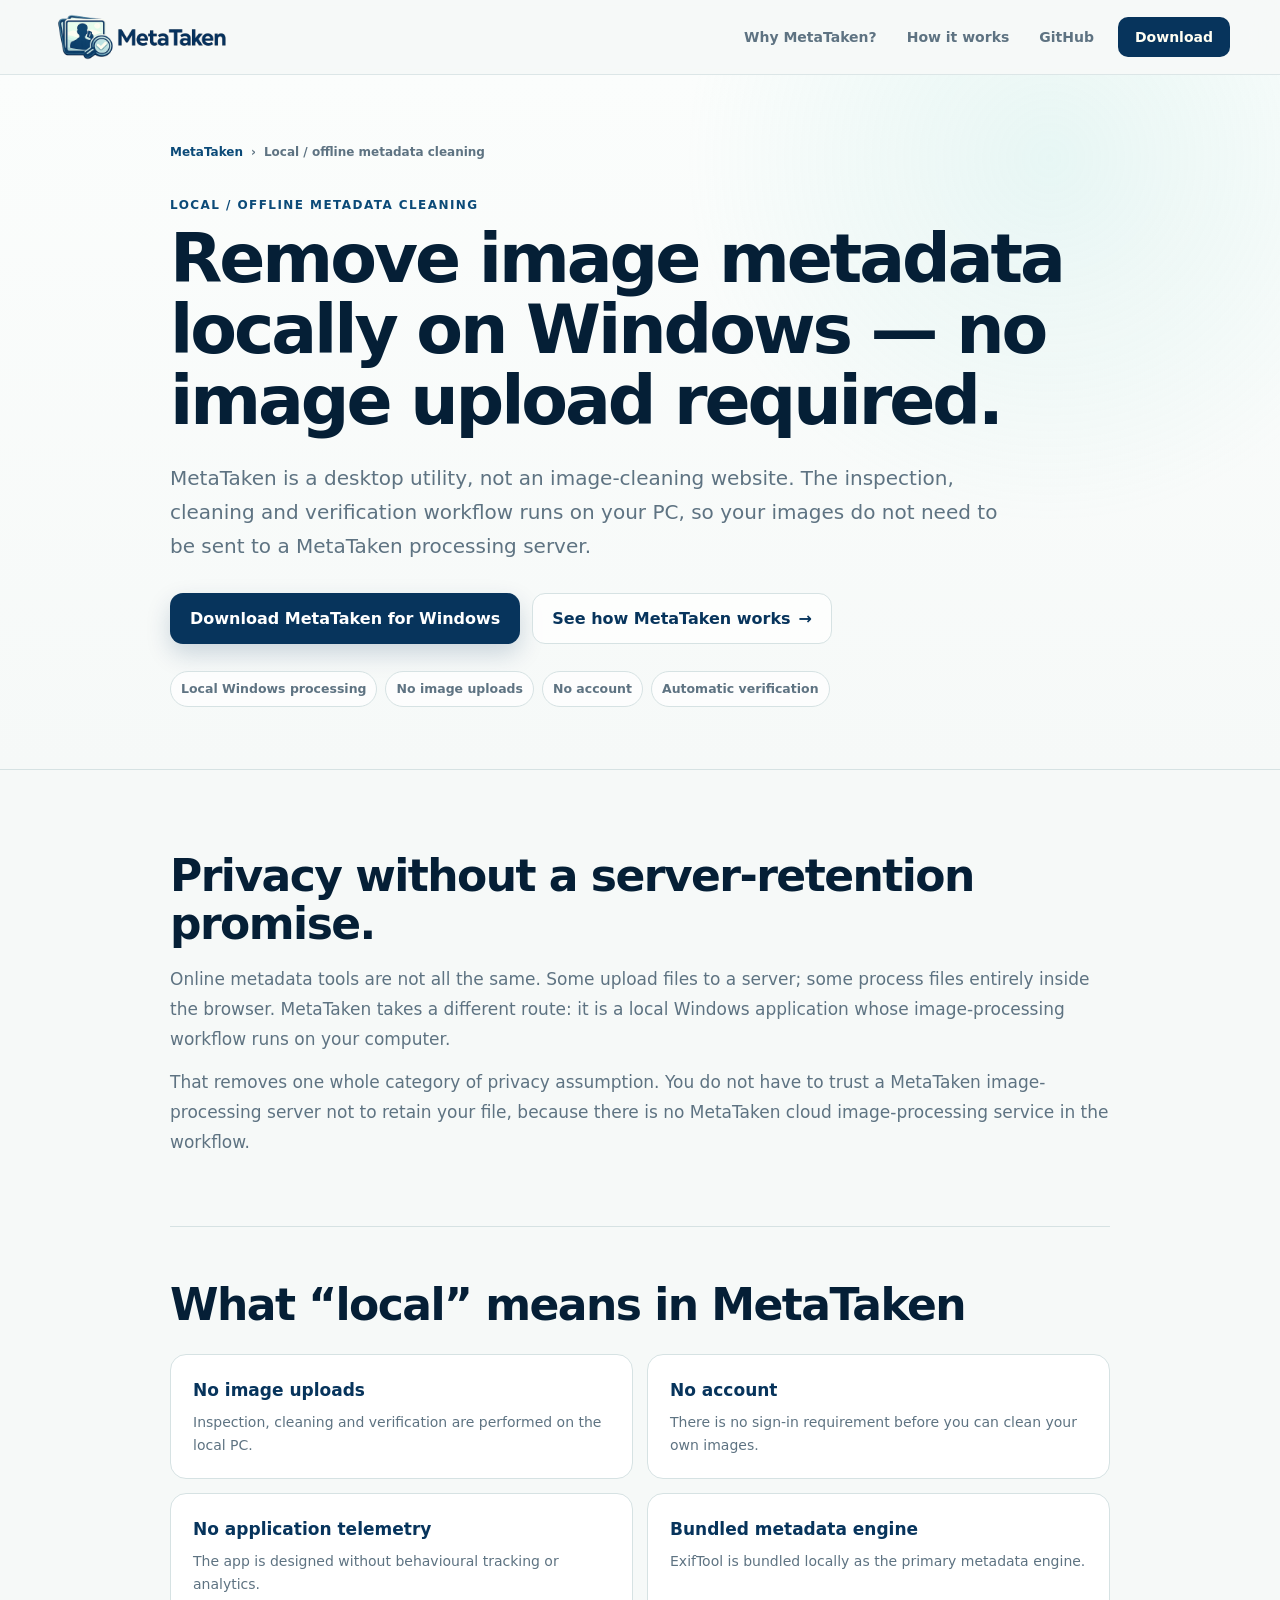
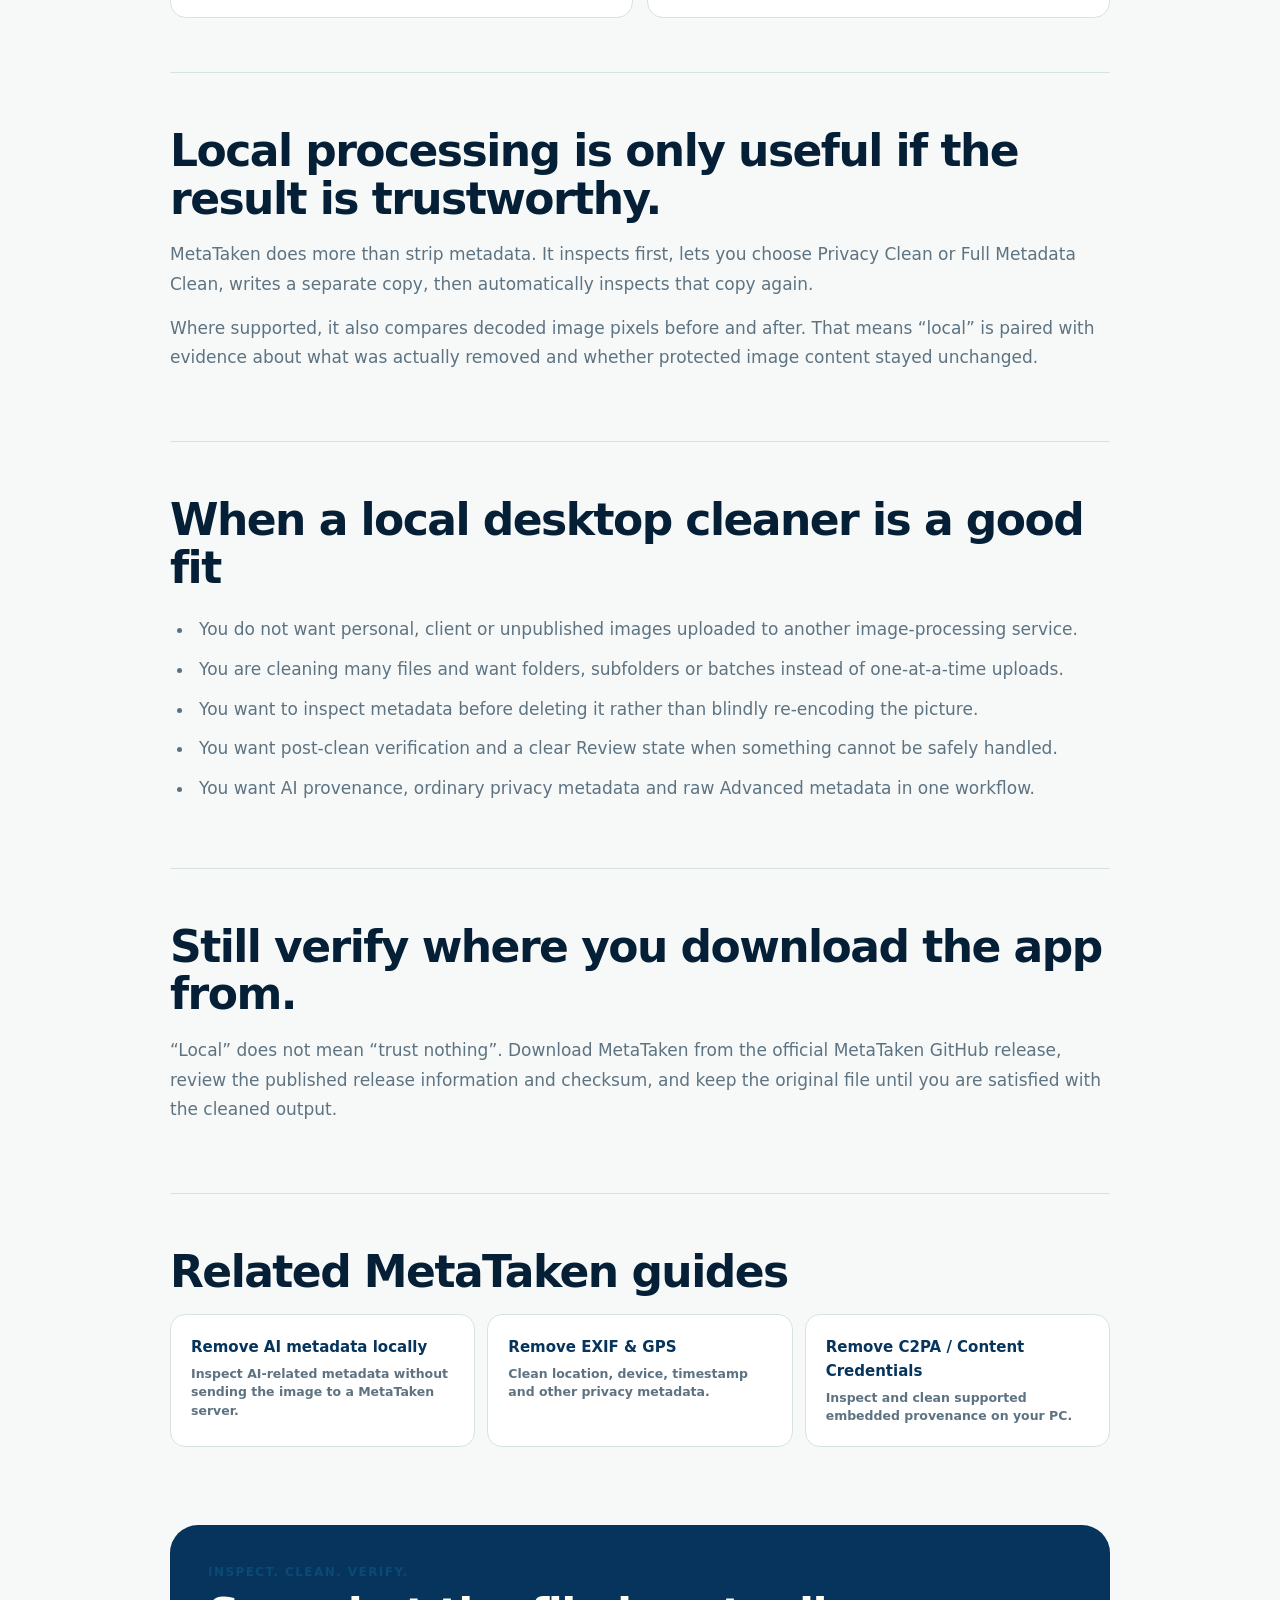
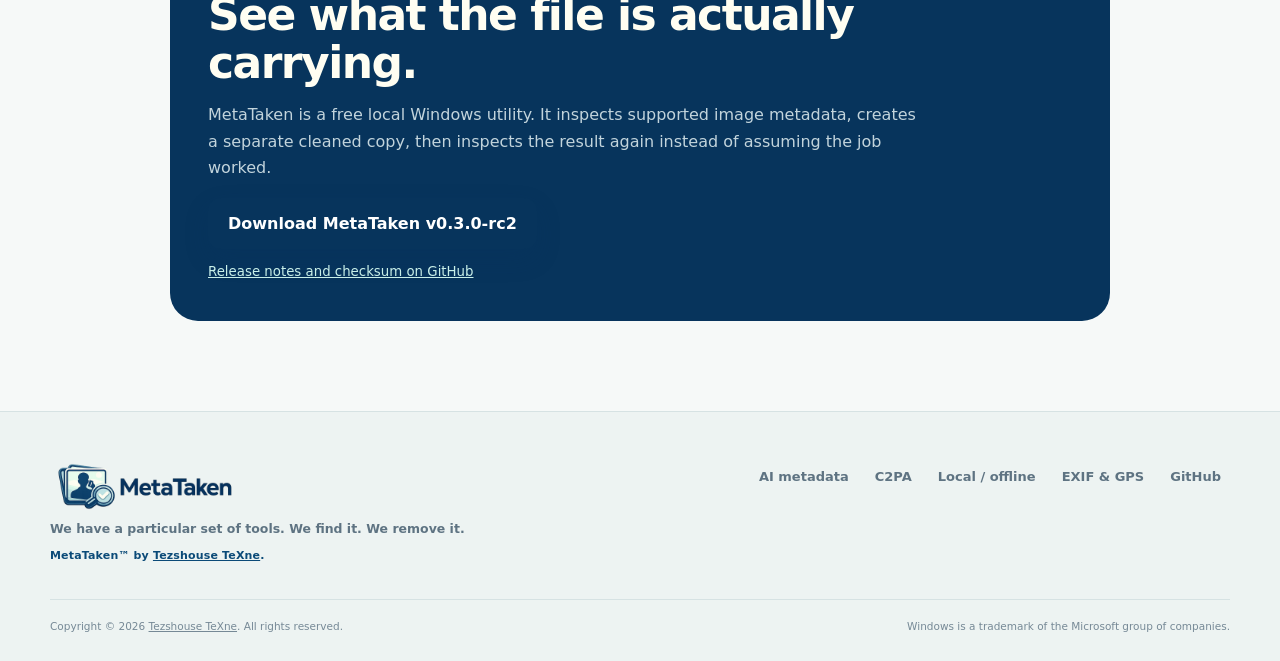
==== offline-image-metadata-remover/index.html @ 2778c4f7 "SEO: add offline-image-metadata-remover guide" ====
<!doctype html>
<html lang="en-AU">
<head>
  <meta charset="utf-8">
  <meta name="viewport" content="width=device-width, initial-scale=1">
  <meta name="color-scheme" content="light dark">
  <meta name="theme-color" media="(prefers-color-scheme: light)" content="#f7faf9">
  <meta name="theme-color" media="(prefers-color-scheme: dark)" content="#071827">
  <meta name="description" content="Remove image metadata locally on Windows with no cloud image processing, no account and no app telemetry. Inspect, clean a copy and verify the result.">
  <meta name="robots" content="index,follow,max-image-preview:large,max-snippet:-1">
  <meta name="author" content="Tezshouse TeXne">
  <title>Offline Image Metadata Remover for Windows — No Upload | MetaTaken</title>
  <link rel="canonical" href="https://metataken.com/offline-image-metadata-remover/">
  <link rel="icon" type="image/png" href="../assets/metataken-icon.png">
  <link rel="apple-touch-icon" href="../assets/metataken-icon.png">

  <meta property="og:type" content="article">
  <meta property="og:site_name" content="MetaTaken">
  <meta property="og:locale" content="en_AU">
  <meta property="og:url" content="https://metataken.com/offline-image-metadata-remover/">
  <meta property="og:title" content="Offline Image Metadata Remover for Windows — No Upload | MetaTaken">
  <meta property="og:description" content="Remove image metadata locally on Windows with no cloud image processing, no account and no app telemetry. Inspect, clean a copy and verify the result.">
  <meta property="og:image" content="https://metataken.com/assets/metataken-app-light.png">
  <meta property="og:image:alt" content="MetaTaken for Windows showing image metadata inspection, cleaning and verification.">

  <meta name="twitter:card" content="summary_large_image">
  <meta name="twitter:title" content="Offline Image Metadata Remover for Windows — No Upload | MetaTaken">
  <meta name="twitter:description" content="Remove image metadata locally on Windows with no cloud image processing, no account and no app telemetry. Inspect, clean a copy and verify the result.">
  <meta name="twitter:image" content="https://metataken.com/assets/metataken-app-light.png">

  <script type="application/ld+json">
  {
    "@context": "https://schema.org",
    "@graph": [
      {
        "@type": "Article",
        "@id": "https://metataken.com/offline-image-metadata-remover/#article",
        "headline": "Remove image metadata locally on Windows — no image upload required.",
        "description": "Remove image metadata locally on Windows with no cloud image processing, no account and no app telemetry. Inspect, clean a copy and verify the result.",
        "dateModified": "2026-08-29",
        "mainEntityOfPage": "https://metataken.com/offline-image-metadata-remover/",
        "author": {
          "@type": "Organization",
          "name": "Tezshouse TeXne",
          "url": "https://tezshousetexne.com/"
        },
        "publisher": {
          "@type": "Organization",
          "name": "Tezshouse TeXne",
          "url": "https://tezshousetexne.com/"
        }
      },
      {
        "@type": "BreadcrumbList",
        "@id": "https://metataken.com/offline-image-metadata-remover/#breadcrumb",
        "itemListElement": [
          {"@type":"ListItem","position":1,"name":"MetaTaken","item":"https://metataken.com/"},
          {"@type":"ListItem","position":2,"name":"Remove image metadata locally on Windows — no image upload required.","item":"https://metataken.com/offline-image-metadata-remover/"}
        ]
      }
    ]
  }
  </script>
  <link rel="stylesheet" href="../styles.css">
</head>
<body>
  <a class="skip-link" href="#main">Skip to content</a>

  <header class="site-header">
    <div class="shell header-inner">
      <a class="brand" href="/" aria-label="MetaTaken home">
        <picture>
          <source media="(prefers-color-scheme: dark)" srcset="../assets/metataken-wordmark-dark.png">
          <img src="../assets/metataken-wordmark-light.png" alt="MetaTaken" width="1000" height="280">
        </picture>
      </a>
      <nav class="nav" aria-label="Main navigation">
        <a href="/#why">Why MetaTaken?</a>
        <a href="/#how-it-works">How it works</a>
        <a class="github-link" href="https://github.com/Tezshouse-TeXne/MetaTaken/releases/tag/v0.3.0-rc2">GitHub</a>
        <a class="nav-cta" href="https://github.com/Tezshouse-TeXne/MetaTaken/releases/download/v0.3.0-rc2/MetaTaken-v0.3.0-rc2-portable.zip">Download</a>
      </nav>
    </div>
  </header>

  <main id="main">
    <section class="guide-hero">
      <div class="shell guide-shell">
        <nav class="guide-breadcrumb" aria-label="Breadcrumb"><a href="/">MetaTaken</a><span>›</span><span>Local / offline metadata cleaning</span></nav>
        <p class="eyebrow">Local / offline metadata cleaning</p>
        <h1>Remove image metadata locally on Windows — no image upload required.</h1>
        <p class="guide-lede">MetaTaken is a desktop utility, not an image-cleaning website. The inspection, cleaning and verification workflow runs on your PC, so your images do not need to be sent to a MetaTaken processing server.</p>
        <div class="guide-actions">
          <a class="button button-primary" href="https://github.com/Tezshouse-TeXne/MetaTaken/releases/download/v0.3.0-rc2/MetaTaken-v0.3.0-rc2-portable.zip">Download MetaTaken for Windows</a>
          <a class="button button-secondary" href="/#how-it-works">See how MetaTaken works <span aria-hidden="true">→</span></a>
        </div>
        <div class="trust-row" aria-label="MetaTaken privacy and workflow highlights">
          <span>Local Windows processing</span>
          <span>No image uploads</span>
          <span>No account</span>
          <span>Automatic verification</span>
        </div>
      </div>
    </section>

    <article class="guide-article">
      <div class="shell guide-shell">
        
        <section class="guide-section">
          <h2>Privacy without a server-retention promise.</h2>
          <p>Online metadata tools are not all the same. Some upload files to a server; some process files entirely inside the browser. MetaTaken takes a different route: it is a local Windows application whose image-processing workflow runs on your computer.</p>
          <p>That removes one whole category of privacy assumption. You do not have to trust a MetaTaken image-processing server not to retain your file, because there is no MetaTaken cloud image-processing service in the workflow.</p>
        </section>

        <section class="guide-section">
          <h2>What “local” means in MetaTaken</h2>
          <div class="guide-grid">
            <div><strong>No image uploads</strong><span>Inspection, cleaning and verification are performed on the local PC.</span></div>
            <div><strong>No account</strong><span>There is no sign-in requirement before you can clean your own images.</span></div>
            <div><strong>No application telemetry</strong><span>The app is designed without behavioural tracking or analytics.</span></div>
            <div><strong>Bundled metadata engine</strong><span>ExifTool is bundled locally as the primary metadata engine.</span></div>
          </div>
        </section>

        <section class="guide-section">
          <h2>Local processing is only useful if the result is trustworthy.</h2>
          <p>MetaTaken does more than strip metadata. It inspects first, lets you choose Privacy Clean or Full Metadata Clean, writes a separate copy, then automatically inspects that copy again.</p>
          <p>Where supported, it also compares decoded image pixels before and after. That means “local” is paired with evidence about what was actually removed and whether protected image content stayed unchanged.</p>
        </section>

        <section class="guide-section">
          <h2>When a local desktop cleaner is a good fit</h2>
          <ul class="guide-list">
            <li>You do not want personal, client or unpublished images uploaded to another image-processing service.</li>
            <li>You are cleaning many files and want folders, subfolders or batches instead of one-at-a-time uploads.</li>
            <li>You want to inspect metadata before deleting it rather than blindly re-encoding the picture.</li>
            <li>You want post-clean verification and a clear Review state when something cannot be safely handled.</li>
            <li>You want AI provenance, ordinary privacy metadata and raw Advanced metadata in one workflow.</li>
          </ul>
        </section>

        <section class="guide-section">
          <h2>Still verify where you download the app from.</h2>
          <p>“Local” does not mean “trust nothing”. Download MetaTaken from the official MetaTaken GitHub release, review the published release information and checksum, and keep the original file until you are satisfied with the cleaned output.</p>
        </section>
        
    <section class="guide-section guide-related-section">
      <h2>Related MetaTaken guides</h2>
      <div class="guide-related">
        <a href="/remove-ai-metadata/"><strong>Remove AI metadata locally</strong><span>Inspect AI-related metadata without sending the image to a MetaTaken server.</span></a>
        <a href="/remove-exif-gps-metadata/"><strong>Remove EXIF & GPS</strong><span>Clean location, device, timestamp and other privacy metadata.</span></a>
        <a href="/remove-c2pa-content-credentials/"><strong>Remove C2PA / Content Credentials</strong><span>Inspect and clean supported embedded provenance on your PC.</span></a>
      </div>
    </section>
        <section class="guide-download">
          <p class="eyebrow">Inspect. Clean. Verify.</p>
          <h2>See what the file is actually carrying.</h2>
          <p>MetaTaken is a free local Windows utility. It inspects supported image metadata, creates a separate cleaned copy, then inspects the result again instead of assuming the job worked.</p>
          <a class="button button-primary" href="https://github.com/Tezshouse-TeXne/MetaTaken/releases/download/v0.3.0-rc2/MetaTaken-v0.3.0-rc2-portable.zip">Download MetaTaken v0.3.0-rc2</a>
          <small><a href="https://github.com/Tezshouse-TeXne/MetaTaken/releases/tag/v0.3.0-rc2">Release notes and checksum on GitHub</a></small>
        </section>
      </div>
    </article>
  </main>

  <footer class="site-footer">
    <div class="shell footer-main">
      <div class="footer-brand">
        <picture>
          <source media="(prefers-color-scheme: dark)" srcset="../assets/metataken-wordmark-dark.png">
          <img src="../assets/metataken-wordmark-light.png" alt="MetaTaken" width="1000" height="280" loading="lazy" decoding="async">
        </picture>
        <p>We have a particular set of tools. We find it. We remove it.</p>
        <p class="footer-parent-brand">MetaTaken™ by <a href="https://tezshousetexne.com/">Tezshouse TeXne</a>.</p>
      </div>
      <div class="footer-links">
        <a href="/remove-ai-metadata/">AI metadata</a>
        <a href="/remove-c2pa-content-credentials/">C2PA</a>
        <a href="/offline-image-metadata-remover/">Local / offline</a>
        <a href="/remove-exif-gps-metadata/">EXIF &amp; GPS</a>
        <a href="https://github.com/Tezshouse-TeXne/MetaTaken/releases/tag/v0.3.0-rc2">GitHub</a>
      </div>
    </div>
    <div class="shell footer-legal">
      <p>Copyright © 2026 <a href="https://tezshousetexne.com/">Tezshouse TeXne</a>. All rights reserved.</p>
      <p>Windows is a trademark of the Microsoft group of companies.</p>
    </div>
  </footer>
</body>
</html>
---- styles.css ----
:root {
  --bg: #f6f9f8;
  --surface: #ffffff;
  --surface-soft: #eef5f4;
  --surface-strong: #e1efed;
  --navy: #07345c;
  --navy-deep: #051f36;
  --navy-mid: #0b4a78;
  --mint: #c9f0e9;
  --mint-strong: #8edbd2;
  --cream: #fffef2;
  --text: #10283a;
  --muted: #5e7382;
  --line: #d6e2e3;
  --success: #236a57;
  --success-soft: #e0f3ec;
  --warning: #8a6515;
  --warning-soft: #fff4d2;
  --danger: #8e3f43;
  --danger-soft: #fde9e9;
  --shadow: 0 28px 70px rgba(8, 38, 60, 0.12);
  --shadow-soft: 0 12px 34px rgba(8, 38, 60, 0.08);
  --radius-xl: 28px;
  --radius-lg: 20px;
  --radius-md: 14px;
  --shell: 1180px;
}

* { box-sizing: border-box; }
html { scroll-behavior: smooth; }
body {
  margin: 0;
  background: var(--bg);
  color: var(--text);
  font-family: Inter, ui-sans-serif, system-ui, -apple-system, BlinkMacSystemFont, "Segoe UI", sans-serif;
  font-size: 16px;
  line-height: 1.6;
  -webkit-font-smoothing: antialiased;
}
img { max-width: 100%; display: block; }
a { color: inherit; }
button, input, summary { font: inherit; }

.skip-link {
  position: fixed;
  left: 16px;
  top: -80px;
  z-index: 100;
  background: var(--navy);
  color: white;
  padding: 10px 14px;
  border-radius: 10px;
  text-decoration: none;
}
.skip-link:focus { top: 16px; }

.shell {
  width: min(calc(100% - 40px), var(--shell));
  margin: 0 auto;
}

.site-header {
  position: sticky;
  top: 0;
  z-index: 50;
  border-bottom: 1px solid rgba(214, 226, 227, 0.82);
  background: color-mix(in srgb, var(--bg) 88%, transparent);
  backdrop-filter: blur(18px);
}
.header-inner {
  min-height: 74px;
  display: flex;
  align-items: center;
  justify-content: space-between;
  gap: 28px;
}
.brand { display: inline-flex; align-items: center; flex: 0 0 auto; }
.brand img { width: 184px; height: auto; }
.nav { display: flex; align-items: center; gap: 6px; }
.nav a {
  padding: 9px 12px;
  border-radius: 10px;
  text-decoration: none;
  color: var(--muted);
  font-weight: 650;
  font-size: 14px;
}
.nav a:hover { color: var(--navy); background: var(--surface-soft); }
.nav .nav-cta {
  margin-left: 6px;
  color: var(--cream);
  background: var(--navy);
  padding-inline: 17px;
}
.nav .nav-cta:hover { color: white; background: var(--navy-mid); }
.hero {
  position: relative;
  overflow: hidden;
  padding: 82px 0 76px;
  background:
    radial-gradient(circle at 68% 20%, rgba(142, 219, 210, .18), transparent 34%),
    radial-gradient(circle at 8% 4%, rgba(71, 139, 178, .10), transparent 31%),
    linear-gradient(180deg, #fbfdfc 0%, var(--bg) 100%);
}
.hero::after {
  content: "";
  position: absolute;
  inset: 0;
  pointer-events: none;
  background-image:
    linear-gradient(rgba(7, 52, 92, .027) 1px, transparent 1px),
    linear-gradient(90deg, rgba(7, 52, 92, .027) 1px, transparent 1px);
  background-size: 44px 44px;
  mask-image: linear-gradient(to bottom, rgba(0,0,0,.42), transparent 82%);
}
.hero .shell { width: min(calc(100% - 40px), 1320px); }
.hero-grid {
  position: relative;
  z-index: 2;
  display: grid;
  grid-template-columns: minmax(0, .86fr) minmax(0, 1.14fr);
  gap: 46px;
  align-items: center;
}
.hero-brand-lockup { margin-bottom: 28px; }
.hero-logo { width: min(440px, 90%); height: auto; margin-bottom: 11px; }
.tagline {
  margin: 0 0 0 2px;
  font-weight: 700;
  color: var(--navy);
  letter-spacing: .01em;
}
.hero h1 {
  margin: 0;
  max-width: 760px;
  color: var(--navy-deep);
  font-size: clamp(46px, 5.3vw, 74px);
  line-height: 1.03;
  letter-spacing: -.045em;
  font-weight: 830;
}
.hero h1 span { color: var(--navy-mid); }
.hero-intro {
  margin: 26px 0 0;
  max-width: 690px;
  color: var(--muted);
  font-size: 19px;
  line-height: 1.65;
}
.hero-actions { display: flex; flex-wrap: wrap; gap: 12px; margin-top: 31px; }
.button {
  min-height: 48px;
  display: inline-flex;
  align-items: center;
  justify-content: center;
  gap: 8px;
  padding: 12px 19px;
  border: 1px solid transparent;
  border-radius: 13px;
  font-weight: 750;
  text-decoration: none;
  transition: transform .18s ease, box-shadow .18s ease, background .18s ease;
}
.button:hover { transform: translateY(-1px); }
.button-primary { background: var(--navy); color: white; box-shadow: 0 10px 25px rgba(7, 52, 92, .18); }
.button-primary:hover { background: var(--navy-mid); box-shadow: 0 14px 32px rgba(7, 52, 92, .23); }
.button-secondary { border-color: var(--line); background: rgba(255,255,255,.78); color: var(--navy); }
.button-secondary:hover { border-color: #b9ced0; background: var(--surface); }
.trust-row {
  margin-top: 27px;
  display: flex;
  flex-wrap: wrap;
  gap: 8px;
}
.trust-row span {
  color: var(--muted);
  background: rgba(255,255,255,.72);
  border: 1px solid var(--line);
  border-radius: 999px;
  padding: 7px 10px;
  font-size: 12.5px;
  font-weight: 700;
}

.app-screenshot {
  position: relative;
  margin: 0;
  min-width: 0;
}
.app-screenshot::before {
  content: "";
  position: absolute;
  inset: 7% 2% -2%;
  z-index: -1;
  border-radius: 34px;
  background: linear-gradient(145deg, rgba(142,219,210,.45), rgba(7,52,92,.14) 58%, transparent);
  filter: blur(30px);
  opacity: .72;
}
.app-screenshot picture { display: block; }
.app-screenshot img {
  width: 100%;
  height: auto;
  border: 1px solid rgba(122, 153, 166, .38);
  border-radius: 18px;
  box-shadow: 0 30px 70px rgba(8, 38, 60, .18);
}
.app-screenshot figcaption {
  margin-top: 10px;
  color: var(--muted);
  font-size: 11px;
  text-align: right;
}

.quick-proof { border-block: 1px solid var(--line); background: var(--surface); }
.proof-grid { display: grid; grid-template-columns: repeat(4, 1fr); }
.proof-grid div { position: relative; padding: 25px 24px; }
.proof-grid div + div { border-left: 1px solid var(--line); }
.proof-grid strong { display: block; color: var(--navy); font-size: 17px; }
.proof-grid span { display: block; margin-top: 3px; color: var(--muted); font-size: 13.5px; }

.section { padding: 100px 0; }
.section-heading { max-width: 780px; margin-bottom: 38px; }
.section-heading.centered { text-align: center; margin-inline: auto; }
.section-heading.narrow { max-width: 700px; }
.eyebrow { margin: 0 0 9px; color: var(--navy-mid); font-size: 12px; font-weight: 850; text-transform: uppercase; letter-spacing: .12em; }
h2 { margin: 0; color: var(--navy-deep); font-size: clamp(36px, 4vw, 54px); line-height: 1.08; letter-spacing: -.035em; }
.section-heading > p:last-child, .lead { color: var(--muted); font-size: 18px; }
.section-heading > p:last-child { margin: 16px 0 0; }

.steps { display: grid; grid-template-columns: repeat(4, 1fr); gap: 15px; }
.step-card { min-height: 250px; padding: 25px; border: 1px solid var(--line); border-radius: var(--radius-lg); background: var(--surface); box-shadow: var(--shadow-soft); }
.step-number { display: inline-flex; align-items: center; justify-content: center; min-width: 42px; height: 28px; border-radius: 999px; background: var(--surface-strong); color: var(--navy); font-weight: 850; font-size: 12px; }
.step-card h3 { margin: 46px 0 7px; color: var(--navy); font-size: 27px; letter-spacing: -.025em; }
.step-card p { margin: 0; color: var(--muted); font-size: 14px; }

.modes-section { background: var(--navy-deep); color: #eaf6f3; }
.modes-section .eyebrow { color: var(--mint-strong); }
.modes-section h2 { color: var(--cream); }
.modes-section .section-heading > p:last-child { color: #adc1cd; }
.mode-cards { display: grid; grid-template-columns: repeat(3, 1fr); gap: 17px; }
.mode-card { position: relative; min-height: 330px; padding: 28px; border: 1px solid rgba(201, 240, 233, .18); border-radius: var(--radius-lg); background: rgba(255,255,255,.055); }
.mode-card.featured { background: linear-gradient(180deg, rgba(201,240,233,.15), rgba(255,255,255,.055)); border-color: rgba(142,219,210,.5); }
.mode-kicker { color: var(--mint-strong); font-size: 11px; font-weight: 850; letter-spacing: .12em; }
.mode-card h3 { margin: 18px 0 8px; color: var(--cream); font-size: 27px; }
.mode-card p { color: #b7c9d2; font-size: 14px; }
.mode-card ul { margin: 28px 0 0; padding: 0; list-style: none; display: grid; gap: 9px; }
.mode-card li { position: relative; padding-left: 18px; color: #e1eeec; font-size: 13.5px; }
.mode-card li::before { content: "✓"; position: absolute; left: 0; color: var(--mint-strong); font-weight: 850; }

.honesty-section { background: #eef4f4; }
.honesty-grid { display: grid; grid-template-columns: 1fr .92fr; gap: 72px; align-items: center; }
.honesty-grid h2 { margin-bottom: 18px; }
.honesty-grid p { color: var(--muted); }
.status-board { overflow: hidden; border: 1px solid var(--line); border-radius: var(--radius-xl); background: var(--surface); box-shadow: var(--shadow-soft); }
.status-line { display: flex; align-items: center; gap: 14px; padding: 18px 20px; }
.status-line + .status-line { border-top: 1px solid var(--line); }
.status-line > span { width: 35px; height: 35px; display: grid; place-items: center; border-radius: 50%; font-weight: 900; }
.status-line div { display: flex; flex-direction: column; }
.status-line strong { font-size: 14px; }
.status-line small { color: var(--muted); font-size: 12px; }
.status-clean > span { background: var(--success-soft); color: var(--success); }
.status-none > span { background: var(--surface-soft); color: var(--muted); }
.status-review-line > span { background: var(--warning-soft); color: var(--warning); }
.status-failed > span { background: var(--danger-soft); color: var(--danger); }

.verification-card { padding: 42px; border-radius: var(--radius-xl); background: var(--navy); color: white; }
.verification-card-wide { display: grid; grid-template-columns: minmax(0, 1.25fr) minmax(300px, .75fr); gap: 54px; align-items: center; }
.verification-card .eyebrow { color: var(--mint-strong); }
.verification-card h2 { color: var(--cream); }
.verification-copy > p:not(.eyebrow) { margin-bottom: 0; color: #c2d4dc; }
.verify-points { margin: 0; display: grid; gap: 11px; padding: 24px; border: 1px solid rgba(201,240,233,.18); border-radius: var(--radius-lg); background: rgba(255,255,255,.06); }
.verify-points span { display: flex; gap: 10px; align-items: center; color: #edf7f5; }
.verify-points b { color: var(--mint-strong); }

.metadata-section { background: var(--surface); }
.chip-grid { display: flex; flex-wrap: wrap; justify-content: center; gap: 10px; }
.chip-grid span { padding: 11px 15px; border: 1px solid var(--line); border-radius: 999px; background: var(--bg); color: var(--navy); font-weight: 700; font-size: 13px; }

.formats-grid { display: grid; grid-template-columns: .9fr 1.1fr; gap: 70px; align-items: center; }
.formats-grid h2 { margin-top: 6px; }
.formats-grid > div:first-child > p:last-child { color: var(--muted); }
.format-chips { display: grid; grid-template-columns: repeat(2, 1fr); gap: 10px; }
.format-chips span { padding: 15px 17px; border: 1px solid var(--line); border-radius: 14px; background: var(--surface); color: var(--navy); font-weight: 800; text-align: center; box-shadow: 0 6px 16px rgba(8,38,60,.04); }
.format-note { margin: 14px 0 0; color: var(--muted); font-size: 12px; }
.format-note-future { margin-top: 8px; font-weight: 650; }

.privacy-section { background: linear-gradient(180deg, var(--surface-soft), #e7f2f0); }
.privacy-grid { display: grid; grid-template-columns: 260px 1fr; gap: 64px; align-items: center; }
.privacy-icon { width: 230px; height: 230px; display: grid; place-items: center; overflow: hidden; border-radius: 42px; background: rgba(255,255,255,.65); border: 1px solid rgba(255,255,255,.8); box-shadow: var(--shadow-soft); }
.privacy-icon img { width: 190px; height: auto; object-fit: contain; }
.privacy-grid h2 { margin-bottom: 17px; }
.privacy-grid .lead { max-width: 750px; }
.privacy-points { display: flex; flex-wrap: wrap; gap: 9px; margin: 27px 0 18px; }
.privacy-points span { padding: 9px 12px; border-radius: 999px; background: var(--surface); border: 1px solid #c7ddda; color: var(--navy); font-weight: 750; font-size: 12.5px; }
.privacy-note { max-width: 780px; color: var(--muted); font-size: 12.5px; }

.watermark-section { padding-top: 70px; }
.watermark-card { display: grid; grid-template-columns: 1fr 420px; gap: 55px; align-items: center; padding: 42px; border: 1px solid var(--line); border-radius: var(--radius-xl); background: var(--surface); box-shadow: var(--shadow-soft); }
.watermark-card h2 { font-size: clamp(34px, 3.8vw, 48px); }
.watermark-card p:not(.eyebrow) { color: var(--muted); }
.synthid-card { padding: 25px; border-radius: var(--radius-lg); background: var(--navy-deep); color: white; }
.synthid-card span { color: var(--mint-strong); font-size: 11px; font-weight: 850; text-transform: uppercase; letter-spacing: .1em; }
.synthid-card strong { display: block; margin: 9px 0 5px; color: var(--cream); font-size: 20px; line-height: 1.25; }
.synthid-card small { color: #afc3cd; }

.download-section { padding-top: 34px; }
.download-card { position: relative; overflow: hidden; display: grid; grid-template-columns: 1fr auto; gap: 40px; align-items: center; padding: 46px; border: 1px solid #d6e2e3; border-radius: var(--radius-xl); background: #ffffff; color: #10283a; box-shadow: 0 20px 52px rgba(4, 28, 47, .16); }
.download-card::before { content: ""; position: absolute; width: 380px; height: 380px; right: -130px; top: -240px; border-radius: 50%; background: rgba(142,219,210,.24); }
.download-card h2 { color: #051f36; }
.download-card p:not(.eyebrow) { max-width: 690px; color: #425f72; }
.download-card .eyebrow { color: #0b4a78; }
.download-actions { position: relative; min-width: 240px; display: flex; flex-direction: column; align-items: stretch; gap: 9px; text-align: center; }
.release-badge { color: #07345c; font-size: 11.5px; font-weight: 850; }
.download-actions small { color: #5e7382; font-size: 10.5px; }
.download-card .button-primary,
.download-card .button-primary:hover { background: #07345c; color: #ffffff; box-shadow: 0 10px 25px rgba(7, 52, 92, .18); }
.faq-section { background: var(--surface); }
.faq-grid { display: grid; grid-template-columns: 260px 1fr; gap: 70px; align-items: start; }
.faq-list { border-top: 1px solid var(--line); }
details { border-bottom: 1px solid var(--line); }
summary { position: relative; cursor: pointer; list-style: none; padding: 20px 42px 20px 0; color: var(--navy-deep); font-weight: 780; }
summary::-webkit-details-marker { display: none; }
summary::after { content: "+"; position: absolute; right: 5px; top: 18px; color: var(--navy-mid); font-size: 22px; font-weight: 500; }
details[open] summary::after { content: "–"; }
details p { margin: -3px 42px 20px 0; color: var(--muted); font-size: 14px; }

.site-footer { padding: 48px 0 26px; border-top: 1px solid var(--line); background: #edf3f2; }
.footer-main { display: flex; justify-content: space-between; gap: 42px; align-items: flex-start; }
.footer-brand img { width: 190px; height: auto; }
.footer-brand p { margin: 6px 0 0; color: var(--muted); font-size: 12.5px; font-weight: 650; }
.footer-brand .footer-parent-brand { margin-top: 8px; color: var(--navy-mid); font-size: 11px; font-weight: 750; letter-spacing: .015em; }
.footer-links { display: flex; flex-wrap: wrap; gap: 8px; }
.footer-links a { padding: 7px 9px; color: var(--muted); text-decoration: none; font-size: 13px; font-weight: 700; }
.footer-links a:hover { color: var(--navy); }
.footer-legal { margin-top: 35px; padding-top: 18px; border-top: 1px solid var(--line); display: flex; justify-content: space-between; gap: 24px; color: #768996; font-size: 10.5px; }
.footer-legal p { margin: 0; }
.anchor-target { display: block; height: 1px; }

@media (prefers-color-scheme: dark) {
  :root {
    --bg: #071827;
    --surface: #0b2234;
    --surface-soft: #0e293d;
    --surface-strong: #12364d;
    --navy: #dff7f0;
    --navy-deep: #fffef2;
    --navy-mid: #9de0d7;
    --text: #e9f2f3;
    --muted: #a7bac5;
    --line: #1f3d50;
    --success: #8ed9bf;
    --success-soft: #113c34;
    --warning: #f0ca6d;
    --warning-soft: #473815;
    --danger: #f0a5a8;
    --danger-soft: #4a252b;
    --shadow: 0 30px 80px rgba(0,0,0,.28);
    --shadow-soft: 0 12px 34px rgba(0,0,0,.20);
  }
  .site-header { background: color-mix(in srgb, #071827 88%, transparent); border-color: var(--line); }
  .nav a:hover { color: var(--cream); }
  .nav .nav-cta { color: #06253a; background: var(--mint-strong); }
  .nav .nav-cta:hover { color: #06253a; background: var(--mint); }
  .hero { background: radial-gradient(circle at 70% 20%, rgba(142,219,210,.12), transparent 33%), linear-gradient(180deg, #071827 0%, #081b2b 100%); }
  .hero::after { background-image: linear-gradient(rgba(201,240,233,.03) 1px, transparent 1px), linear-gradient(90deg, rgba(201,240,233,.03) 1px, transparent 1px); }
  .tagline { color: var(--mint); }
  .hero-intro { color: #afc3ce; }
  .button-primary { background: var(--mint-strong); color: #06253a; }
  .button-primary:hover { background: var(--mint); }
  .button-secondary { background: rgba(255,255,255,.035); border-color: var(--line); color: var(--cream); }
  .button-secondary:hover { background: rgba(255,255,255,.07); }
  .trust-row span { background: rgba(255,255,255,.035); border-color: var(--line); }
  .app-screenshot img { border-color: rgba(142,219,210,.20); box-shadow: 0 30px 76px rgba(0,0,0,.34); }
  .quick-proof { background: #091e2f; }
  .modes-section { background: #041421; }
  .honesty-section { background: #091e2f; }
  .verification-card { background: #0a3554; }
  .metadata-section { background: #081b2b; }
  .format-chips span { box-shadow: none; }
  .privacy-section { background: linear-gradient(180deg, #0b2435, #0b2937); }
  .privacy-icon { background: rgba(255,255,255,.035); border-color: #214356; }
  .chip-grid span { background: #0b2234; }
  .watermark-card { background: #0b2234; }
  .synthid-card { background: #041421; }
  .faq-section { background: #081b2b; }
  .site-footer { background: #061522; }
}

@media (max-width: 980px) {
  .nav a:not(.nav-cta) { display: none; }
  .hero { padding-top: 66px; }
  .hero-grid { grid-template-columns: 1fr; gap: 48px; }
  .app-screenshot { max-width: 820px; margin-inline: auto; }
  .proof-grid { grid-template-columns: repeat(2, 1fr); }
  .proof-grid div:nth-child(3) { border-left: 0; border-top: 1px solid var(--line); }
  .proof-grid div:nth-child(4) { border-top: 1px solid var(--line); }
  .steps { grid-template-columns: repeat(2, 1fr); }
  .mode-cards { grid-template-columns: 1fr; }
  .mode-card { min-height: 0; }
  .honesty-grid, .formats-grid { grid-template-columns: 1fr; gap: 36px; }
  .verification-card-wide { grid-template-columns: 1fr; gap: 30px; }
  .privacy-grid { grid-template-columns: 190px 1fr; gap: 38px; }
  .privacy-icon { width: 180px; height: 180px; border-radius: 32px; }
  .privacy-icon img { width: 150px; }
  .watermark-card { grid-template-columns: 1fr; }
  .download-card { grid-template-columns: 1fr; }
  .download-actions { align-items: flex-start; text-align: left; }
  .faq-grid { grid-template-columns: 1fr; gap: 14px; }
  .faq-grid .section-heading { margin-bottom: 10px; }
}

@media (max-width: 680px) {
  .shell { width: min(calc(100% - 28px), var(--shell)); }
  .hero .shell { width: min(calc(100% - 28px), 1320px); }
  .site-header { position: relative; }
  .header-inner { min-height: 68px; }
  .brand img { width: 158px; }
  .nav .nav-cta { padding: 8px 13px; font-size: 12px; }
  .hero { padding: 48px 0 50px; }
  .hero-logo { width: 325px; }
  .tagline { font-size: 13px; line-height: 1.45; }
  .hero h1 { margin-top: 28px; font-size: clamp(40px, 12vw, 58px); }
  .hero-intro { font-size: 16.5px; }
  .hero-actions { display: grid; grid-template-columns: 1fr; }
  .button { width: 100%; }
  .trust-row { gap: 6px; }
  .trust-row span { font-size: 11px; }
  .app-screenshot img { border-radius: 12px; }
  .app-screenshot figcaption { font-size: 10px; text-align: left; }
  .proof-grid { grid-template-columns: 1fr; }
  .proof-grid div + div { border-left: 0; border-top: 1px solid var(--line); }
  .section { padding: 72px 0; }
  .steps { grid-template-columns: 1fr; }
  .step-card { min-height: 210px; }
  .step-card h3 { margin-top: 34px; }
  .verification-card, .watermark-card, .download-card { padding: 28px; border-radius: 22px; }
  .format-chips { grid-template-columns: 1fr; }
  .privacy-grid { grid-template-columns: 1fr; gap: 28px; }
  .privacy-icon { width: 132px; height: 132px; margin-inline: auto; border-radius: 28px; }
  .privacy-icon img { width: 108px; height: 108px; object-fit: contain; position: static; transform: none; margin: 0; }
  .privacy-grid > div:last-child { min-width: 0; }
  .footer-main { flex-direction: column; }
  .footer-legal { flex-direction: column; gap: 6px; }
}

@media (prefers-reduced-motion: reduce) {
  html { scroll-behavior: auto; }
  *, *::before, *::after { transition-duration: .001ms !important; animation-duration: .001ms !important; animation-iteration-count: 1 !important; }
}


/* Search-focused guide pages */
.guide-links-section { background: var(--surface-soft); }
.guide-link-grid {
  display: grid;
  grid-template-columns: repeat(2, minmax(0, 1fr));
  gap: 14px;
}
.guide-link-grid a {
  display: flex;
  flex-direction: column;
  gap: 7px;
  min-height: 150px;
  padding: 23px;
  border: 1px solid var(--line);
  border-radius: var(--radius-lg);
  background: var(--surface);
  color: var(--navy);
  text-decoration: none;
  box-shadow: var(--shadow-soft);
}
.guide-link-grid a:last-child { grid-column: 1 / -1; min-height: 0; }
.guide-link-grid a:hover { border-color: #9abfc1; transform: translateY(-1px); }
.guide-link-grid strong { font-size: 19px; letter-spacing: -.015em; }
.guide-link-grid span { color: var(--muted); font-size: 13.5px; line-height: 1.55; }

.guide-hero {
  padding: 68px 0 62px;
  background:
    radial-gradient(circle at 82% 12%, rgba(142, 219, 210, .18), transparent 30%),
    linear-gradient(180deg, #fbfdfc 0%, var(--bg) 100%);
  border-bottom: 1px solid var(--line);
}
.guide-shell { max-width: 940px; }
.guide-breadcrumb {
  display: flex;
  flex-wrap: wrap;
  gap: 8px;
  margin-bottom: 34px;
  color: var(--muted);
  font-size: 12px;
  font-weight: 700;
}
.guide-breadcrumb a { color: var(--navy-mid); text-decoration: none; }
.guide-hero h1 {
  margin: 0;
  max-width: 900px;
  color: var(--navy-deep);
  font-size: clamp(42px, 6vw, 68px);
  line-height: 1.04;
  letter-spacing: -.045em;
}
.guide-lede {
  max-width: 840px;
  margin: 24px 0 0;
  color: var(--muted);
  font-size: 20px;
  line-height: 1.7;
}
.guide-actions { display: flex; flex-wrap: wrap; gap: 12px; margin-top: 30px; }
.guide-article { padding: 28px 0 90px; background: var(--bg); }
.guide-section {
  padding: 54px 0;
  border-bottom: 1px solid var(--line);
}
.guide-section h2 {
  margin-bottom: 18px;
  font-size: clamp(30px, 4vw, 44px);
}
.guide-section h3 { color: var(--navy); }
.guide-section p,
.guide-section li {
  color: var(--muted);
  font-size: 17px;
  line-height: 1.75;
}
.guide-section p { margin: 14px 0; }
.guide-section a { color: var(--navy-mid); font-weight: 700; }
.guide-grid {
  display: grid;
  grid-template-columns: repeat(2, minmax(0, 1fr));
  gap: 14px;
  margin-top: 26px;
}
.guide-grid > div {
  padding: 22px;
  border: 1px solid var(--line);
  border-radius: 16px;
  background: var(--surface);
}
.guide-grid strong {
  display: block;
  margin-bottom: 7px;
  color: var(--navy);
  font-size: 17px;
}
.guide-grid span { display: block; color: var(--muted); font-size: 14px; line-height: 1.6; }
.guide-steps,
.guide-list { margin: 24px 0 0; padding-left: 24px; }
.guide-steps li,
.guide-list li { margin: 10px 0; padding-left: 5px; }
.guide-note {
  margin-top: 28px;
  padding: 19px 21px;
  border-left: 4px solid var(--mint-strong);
  border-radius: 0 14px 14px 0;
  background: var(--surface);
  color: var(--muted);
  line-height: 1.65;
}
.guide-note strong { color: var(--navy); }
.guide-status {
  margin-top: 24px;
  padding: 24px;
  border-radius: var(--radius-lg);
  background: var(--navy-deep);
  color: white;
}
.guide-status span {
  display: block;
  color: var(--mint-strong);
  font-size: 11px;
  font-weight: 850;
  text-transform: uppercase;
  letter-spacing: .1em;
}
.guide-status strong { display: block; margin: 8px 0 5px; color: var(--cream); font-size: 22px; }
.guide-status small { color: #afc3cd; }
.guide-layer-list { display: grid; gap: 12px; margin-top: 28px; }
.guide-layer-list > div {
  display: grid;
  grid-template-columns: 52px 1fr;
  gap: 16px;
  padding: 22px;
  border: 1px solid var(--line);
  border-radius: 16px;
  background: var(--surface);
}
.guide-layer-list > div > span {
  width: 42px;
  height: 30px;
  display: grid;
  place-items: center;
  border-radius: 999px;
  background: var(--surface-strong);
  color: var(--navy);
  font-size: 12px;
  font-weight: 850;
}
.guide-layer-list strong { color: var(--navy); font-size: 18px; }
.guide-layer-list p { margin: 5px 0 0; font-size: 14.5px; }
.guide-do-dont {
  display: grid;
  grid-template-columns: 1fr 1fr;
  gap: 14px;
  margin: 24px 0;
}
.guide-do-dont > div {
  padding: 22px;
  border: 1px solid var(--line);
  border-radius: 16px;
  background: var(--surface);
}
.guide-do strong { color: var(--success); }
.guide-dont strong { color: var(--warning); }
.guide-do-dont p { margin-bottom: 0; font-size: 14.5px; }
.guide-related-section { border-bottom: 0; }
.guide-related {
  display: grid;
  grid-template-columns: repeat(3, 1fr);
  gap: 12px;
}
.guide-related a {
  display: flex;
  flex-direction: column;
  gap: 6px;
  padding: 20px;
  border: 1px solid var(--line);
  border-radius: 15px;
  background: var(--surface);
  text-decoration: none;
}
.guide-related strong { color: var(--navy); font-size: 15px; }
.guide-related span { color: var(--muted); font-size: 12.5px; line-height: 1.5; }
.guide-download {
  margin-top: 24px;
  padding: 38px;
  border-radius: var(--radius-xl);
  background: var(--navy);
  color: white;
}
.guide-download h2 { color: var(--cream); font-size: clamp(31px, 4vw, 44px); }
.guide-download > p:not(.eyebrow) { max-width: 720px; color: #c2d4dc; font-size: 16px; line-height: 1.65; }
.guide-download small { display: block; margin-top: 12px; }
.guide-download small a { color: var(--mint); }

@media (prefers-color-scheme: dark) {
  .guide-hero {
    background:
      radial-gradient(circle at 82% 12%, rgba(142,219,210,.12), transparent 30%),
      linear-gradient(180deg, #071827 0%, #081b2b 100%);
  }
  .guide-link-grid a:hover { border-color: #42718a; }
}

@media (max-width: 760px) {
  .guide-link-grid,
  .guide-grid,
  .guide-do-dont,
  .guide-related { grid-template-columns: 1fr; }
  .guide-link-grid a:last-child { grid-column: auto; }
  .guide-hero { padding: 48px 0 44px; }
  .guide-hero h1 { font-size: clamp(39px, 11vw, 55px); }
  .guide-lede { font-size: 17px; }
  .guide-actions { display: grid; grid-template-columns: 1fr; }
  .guide-layer-list > div { grid-template-columns: 1fr; }
  .guide-download { padding: 28px; }
}
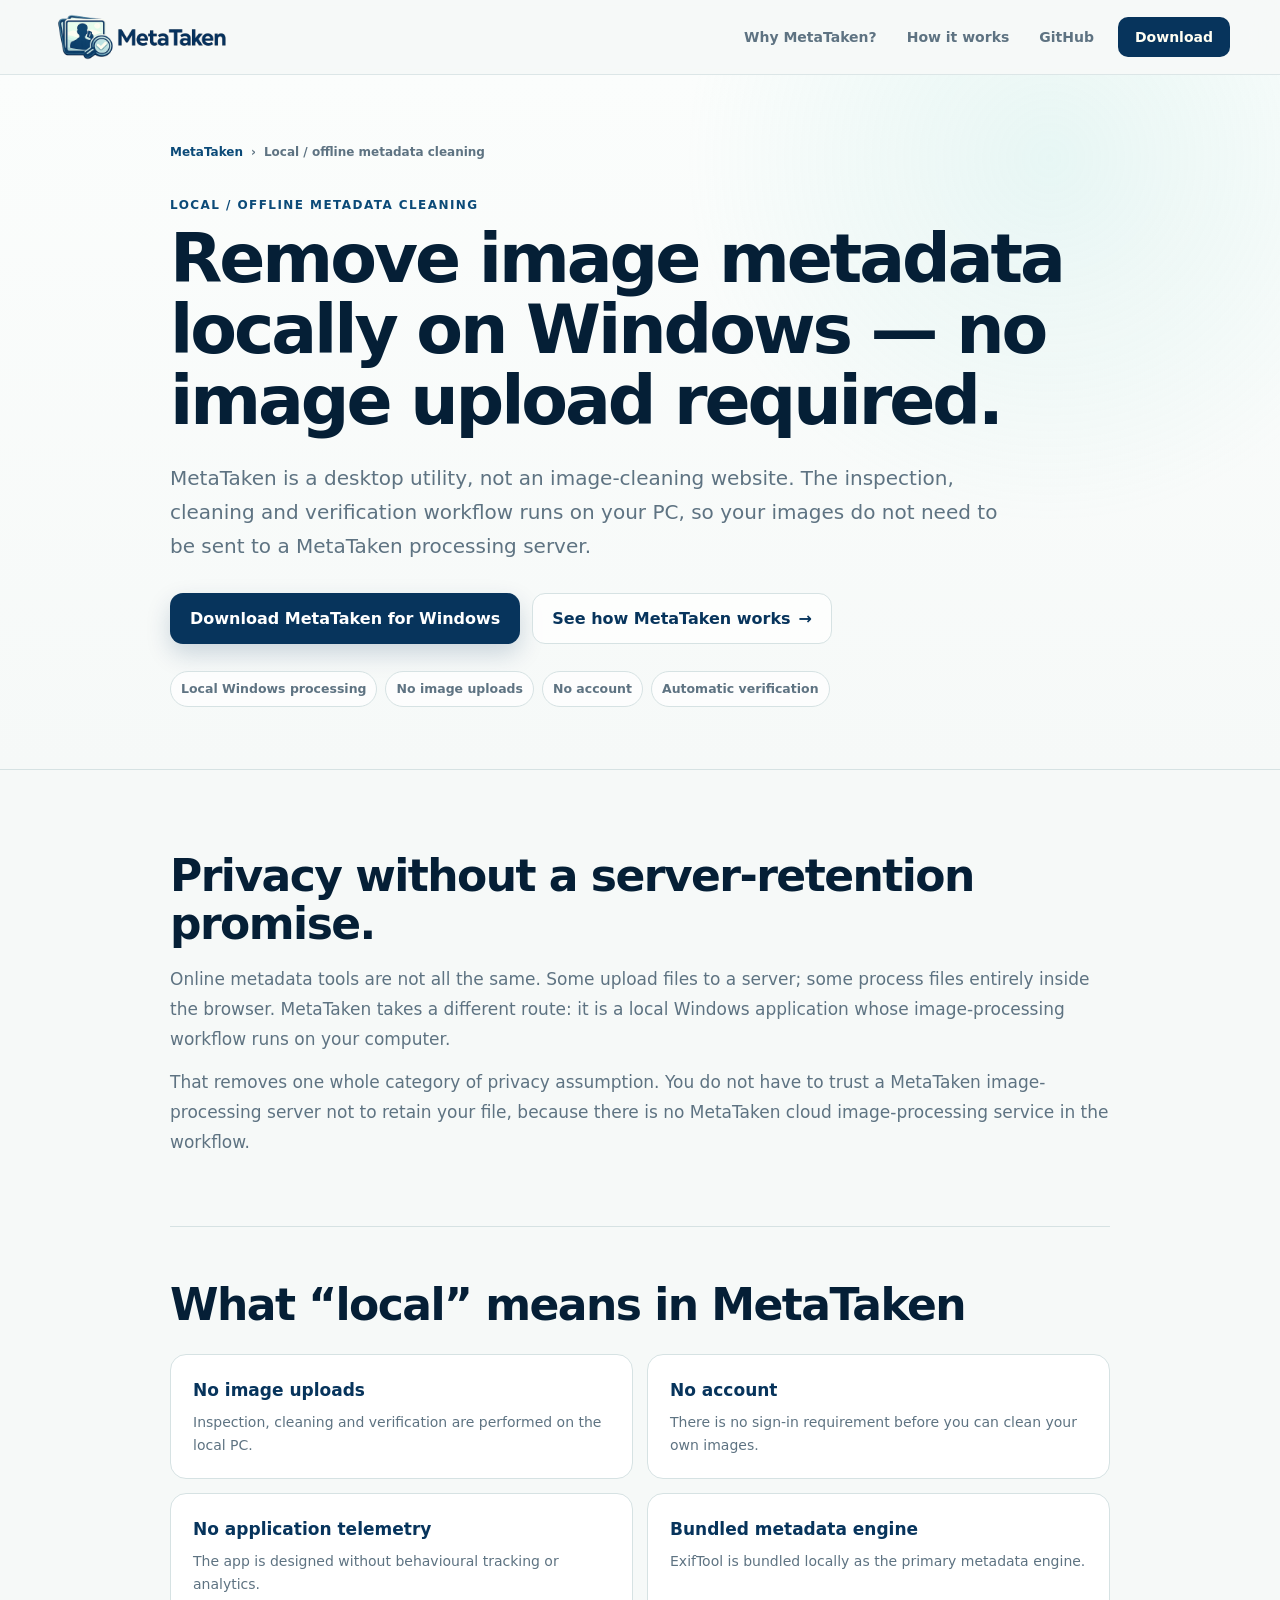
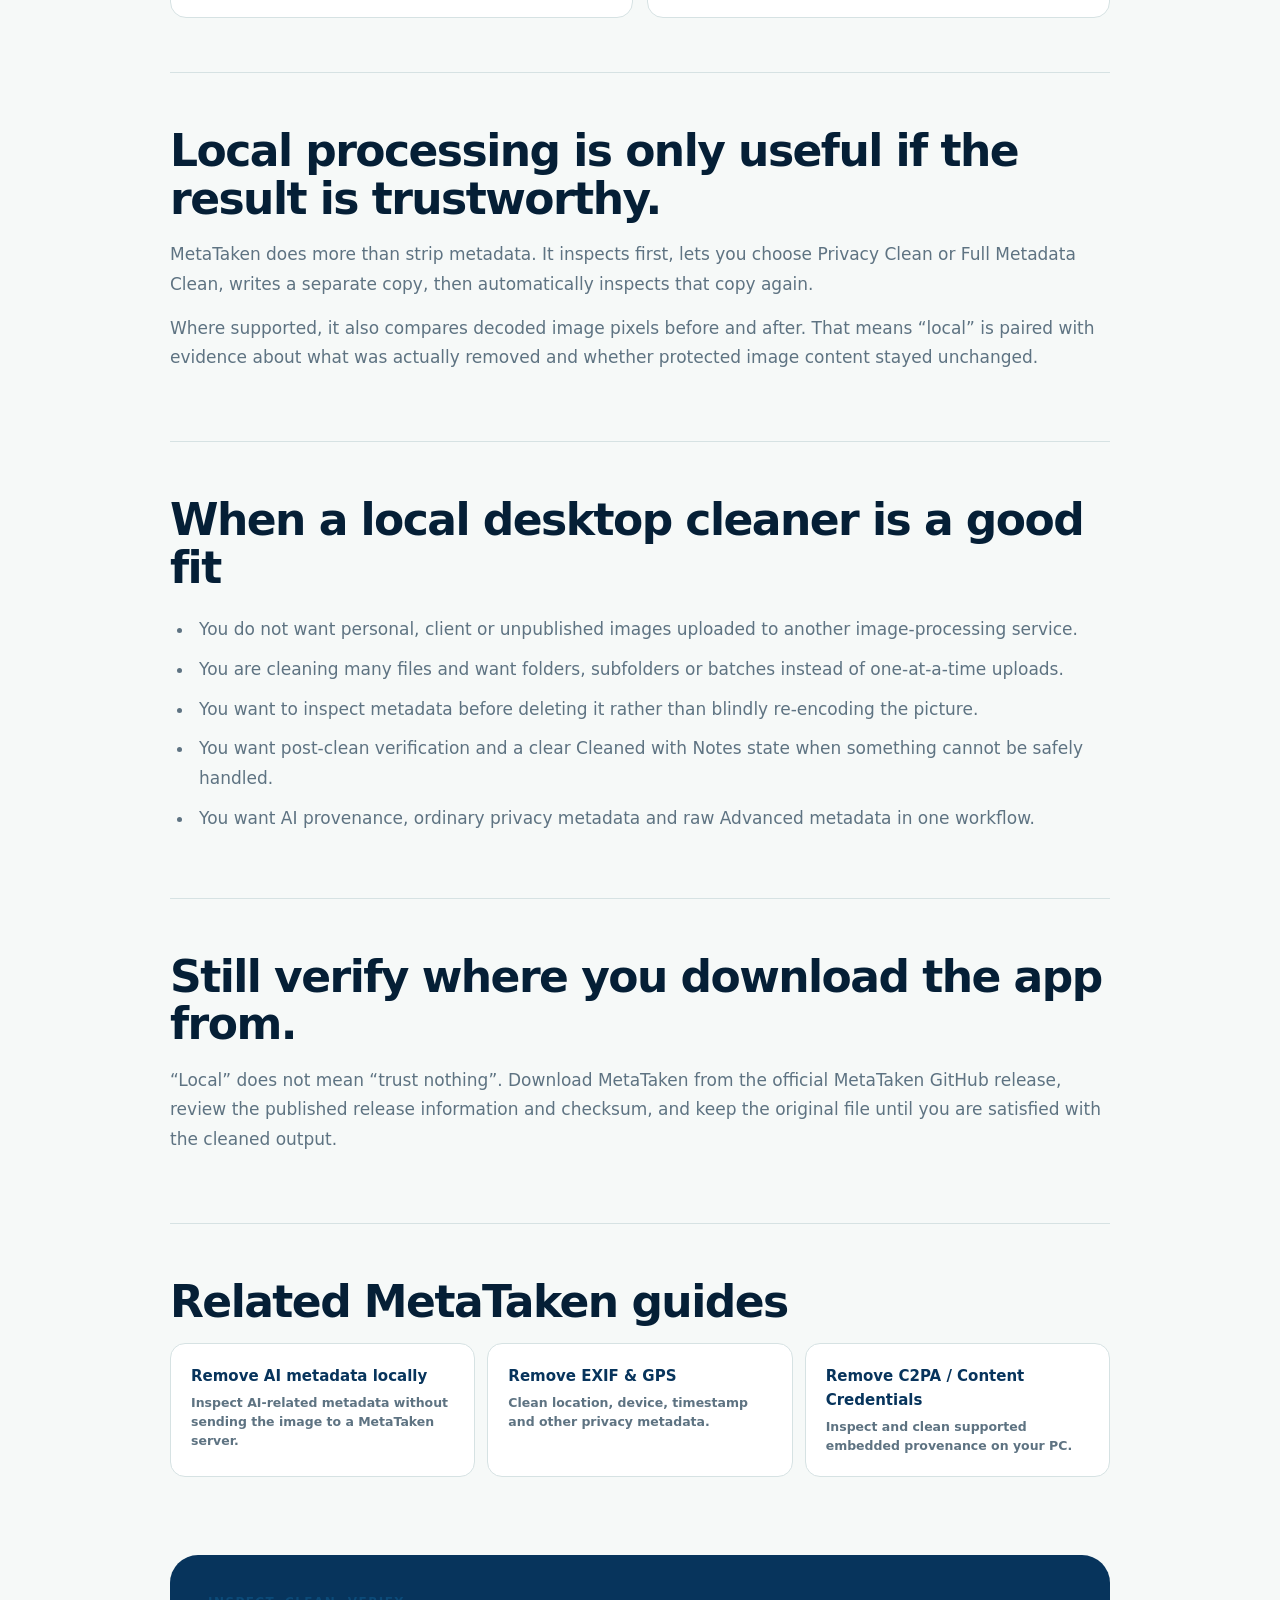
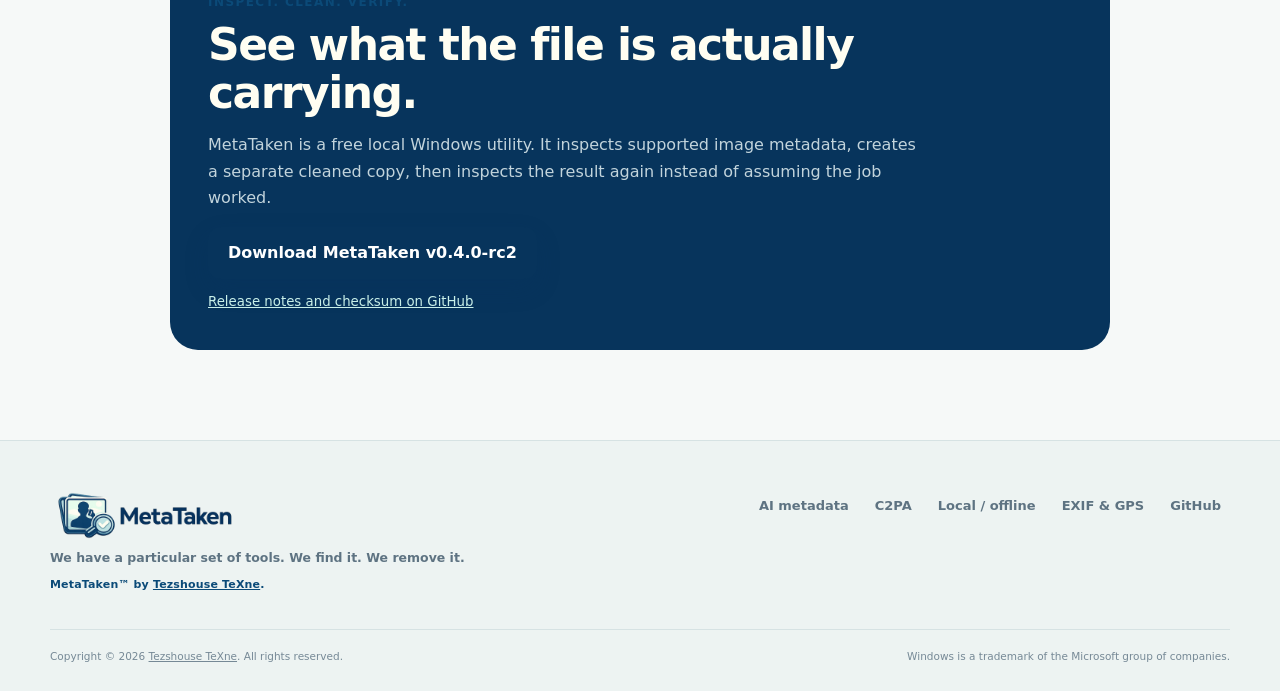
==== commit 3521e30d: "docs: publish MetaTaken 0.4.0-rc2 public links" ====
--- a/offline-image-metadata-remover/index.html
+++ b/offline-image-metadata-remover/index.html
@@ -37,7 +37,7 @@
         "@id": "https://metataken.com/offline-image-metadata-remover/#article",
         "headline": "Remove image metadata locally on Windows — no image upload required.",
         "description": "Remove image metadata locally on Windows with no cloud image processing, no account and no app telemetry. Inspect, clean a copy and verify the result.",
-        "dateModified": "2026-08-29",
+        "dateModified": "2026-09-27",
         "mainEntityOfPage": "https://metataken.com/offline-image-metadata-remover/",
         "author": {
           "@type": "Organization",
@@ -77,8 +77,8 @@
       <nav class="nav" aria-label="Main navigation">
         <a href="/#why">Why MetaTaken?</a>
         <a href="/#how-it-works">How it works</a>
-        <a class="github-link" href="https://github.com/Tezshouse-TeXne/MetaTaken/releases/tag/v0.3.0-rc2">GitHub</a>
-        <a class="nav-cta" href="https://github.com/Tezshouse-TeXne/MetaTaken/releases/download/v0.3.0-rc2/MetaTaken-v0.3.0-rc2-portable.zip">Download</a>
+        <a class="github-link" href="https://github.com/Tezshouse-TeXne/MetaTaken/releases/tag/v0.4.0-rc2">GitHub</a>
+        <a class="nav-cta" href="https://github.com/Tezshouse-TeXne/MetaTaken/releases/download/v0.4.0-rc2/MetaTaken-v0.4.0-rc2-portable.zip">Download</a>
       </nav>
     </div>
   </header>
@@ -91,7 +91,7 @@
         <h1>Remove image metadata locally on Windows — no image upload required.</h1>
         <p class="guide-lede">MetaTaken is a desktop utility, not an image-cleaning website. The inspection, cleaning and verification workflow runs on your PC, so your images do not need to be sent to a MetaTaken processing server.</p>
         <div class="guide-actions">
-          <a class="button button-primary" href="https://github.com/Tezshouse-TeXne/MetaTaken/releases/download/v0.3.0-rc2/MetaTaken-v0.3.0-rc2-portable.zip">Download MetaTaken for Windows</a>
+          <a class="button button-primary" href="https://github.com/Tezshouse-TeXne/MetaTaken/releases/download/v0.4.0-rc2/MetaTaken-v0.4.0-rc2-portable.zip">Download MetaTaken for Windows</a>
           <a class="button button-secondary" href="/#how-it-works">See how MetaTaken works <span aria-hidden="true">→</span></a>
         </div>
         <div class="trust-row" aria-label="MetaTaken privacy and workflow highlights">
@@ -134,7 +134,7 @@
             <li>You do not want personal, client or unpublished images uploaded to another image-processing service.</li>
             <li>You are cleaning many files and want folders, subfolders or batches instead of one-at-a-time uploads.</li>
             <li>You want to inspect metadata before deleting it rather than blindly re-encoding the picture.</li>
-            <li>You want post-clean verification and a clear Review state when something cannot be safely handled.</li>
+            <li>You want post-clean verification and a clear Cleaned with Notes state when something cannot be safely handled.</li>
             <li>You want AI provenance, ordinary privacy metadata and raw Advanced metadata in one workflow.</li>
           </ul>
         </section>
@@ -156,8 +156,8 @@
           <p class="eyebrow">Inspect. Clean. Verify.</p>
           <h2>See what the file is actually carrying.</h2>
           <p>MetaTaken is a free local Windows utility. It inspects supported image metadata, creates a separate cleaned copy, then inspects the result again instead of assuming the job worked.</p>
-          <a class="button button-primary" href="https://github.com/Tezshouse-TeXne/MetaTaken/releases/download/v0.3.0-rc2/MetaTaken-v0.3.0-rc2-portable.zip">Download MetaTaken v0.3.0-rc2</a>
-          <small><a href="https://github.com/Tezshouse-TeXne/MetaTaken/releases/tag/v0.3.0-rc2">Release notes and checksum on GitHub</a></small>
+          <a class="button button-primary" href="https://github.com/Tezshouse-TeXne/MetaTaken/releases/download/v0.4.0-rc2/MetaTaken-v0.4.0-rc2-portable.zip">Download MetaTaken v0.4.0-rc2</a>
+          <small><a href="https://github.com/Tezshouse-TeXne/MetaTaken/releases/tag/v0.4.0-rc2">Release notes and checksum on GitHub</a></small>
         </section>
       </div>
     </article>
@@ -178,7 +178,7 @@
         <a href="/remove-c2pa-content-credentials/">C2PA</a>
         <a href="/offline-image-metadata-remover/">Local / offline</a>
         <a href="/remove-exif-gps-metadata/">EXIF &amp; GPS</a>
-        <a href="https://github.com/Tezshouse-TeXne/MetaTaken/releases/tag/v0.3.0-rc2">GitHub</a>
+        <a href="https://github.com/Tezshouse-TeXne/MetaTaken/releases/tag/v0.4.0-rc2">GitHub</a>
       </div>
     </div>
     <div class="shell footer-legal">
